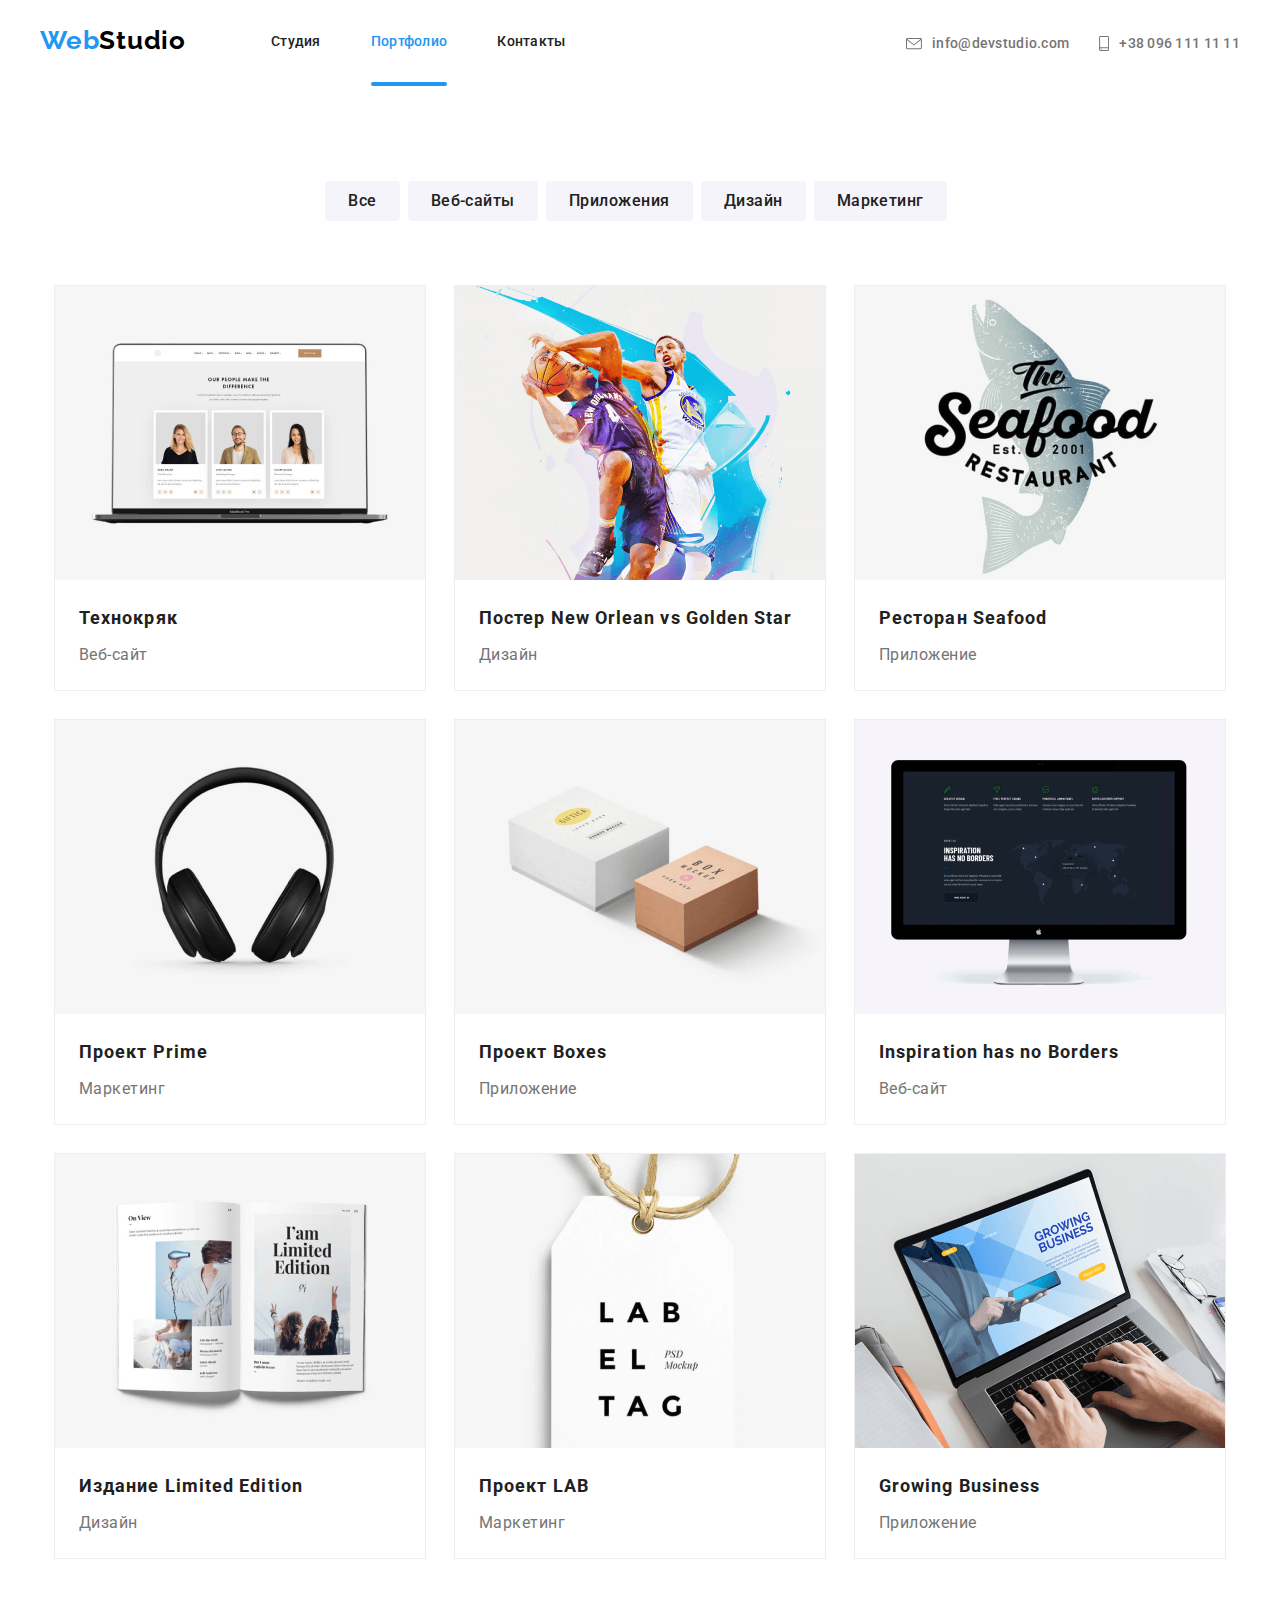
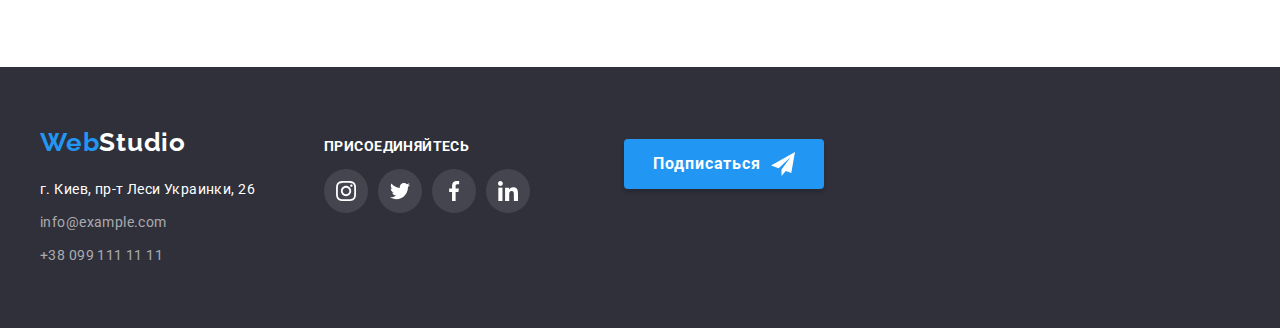
==== portfolio.html @ 7ae26d56 "Добавлена разметка формы подписки на рассылку в футере" ====
<!DOCTYPE html>
<html lang="ru">
<head>
    <meta charset="UTF-8">
    <meta name="viewport" content="width=device-width, initial-scale=1.0">
    <title>Document</title>
    <link href="https://fonts.googleapis.com/css2?family=Raleway:wght@700&family=Roboto:wght@400;500;700;900&display=swap" rel="stylesheet">
    <link rel="stylesheet" href="./css/normalize.css">
    <link rel="stylesheet" href="./css/styles.css">
</head>
<body>
    <header class="header">
        <div class="container">
            <nav class="navigation">
                <a class="logo-link link" href="./index.html"><span class="web">Web</span>Studio</a>
    
                <ul class="menu-list list">
                    <li class="menu-item">
                        <a class="menu-link link" href="./index.html">Студия</a>
                    </li>
                    <li class="menu-item">
                        <a class="menu-link menu-link-portfolio link" href="./portfolio.html">Портфолио</a>
                    </li>
                    <li class="menu-item">
                        <a class="menu-link link" href="">Контакты</a>
                    </li>
                </ul>
            </nav>
            <ul class="contacts-list list">
                <li class="contacts-list-item">
                    <address class="contacts-item">
                        <a class="contacts-link link" href="mailto:info@devstudio.com">
                            <svg class="contacts-link-svg svg-mail">
                                <use href="./images/sprite.svg#icon-e-mail"></use>
                            </svg>
                            info@devstudio.com</a>
                    </address>
                </li>
                <li class="contacts-list-item">
                    <address class="contacts-item">
                        <a class="contacts-link link" href="tel:+380961111111">
                            <svg class="contacts-link-svg svg-tel">
                                <use href="./images/sprite.svg#icon-tel"></use>
                            </svg>
                            +38 096 111 11 11</a>
                    </address>
                </li>
            </ul>
        </div>

    </header>

    <main>
        <div class="filters-div">
        <div class="container">
            <h1 hidden>Примеры работ</h1>
        <!-- Filters -->
        
            <ul class="filters-list list">
                <li>
                    <button class="filter-item-btn">Все</button>
                </li>
                <li>
                    <button class="filter-item-btn">Веб-сайты</button>
                </li>
                <li>
                    <button class="filter-item-btn">Приложения</button>
                </li>
                <li>
                    <button class="filter-item-btn">Дизайн</button>
                </li>
                <li>
                    <button class="filter-item-btn">Маркетинг</button>
                </li>
            </ul>
        </div>
        </div>

        <div class="projects">
        <div class="container">
            <ul class="projects-list list">
                <li class="projects-list-item">
                    <a class=" link" href="">
                    <div class="projects-img-div">
                        <img class="projects-img" src="./images/Projects/1.png" alt="Веб-сайт">               
                        <p class="projects-item-description">Технокряк это современная площадка распространения коронавируса. Компании используют эту платформу для цифрового шпионажа и атак на защищённые сервера конкурентов.</p>
                    </div>
                        <h2 class="projects-item">Технокряк</h2>
                    <p class="project-item-title">Веб-сайт</p>
                    </a>   
                </li>
                <li class="projects-list-item">
                    <a class="link" href="">
                        <img class="projects-img" src="./images/Projects/2.png" alt="Дизайн">
                        <h2 class="projects-item">Постер New Orlean vs Golden Star</h2>
                        <p class="project-item-title">Дизайн</p>
                    </a>
                </li>
                <li class="projects-list-item">
                    <a class="link" href="">
                        <img class="projects-img" src="./images/Projects/3.png" alt="Приложение">
                        <h2 class="projects-item">Ресторан Seafood</h2>
                        <p class="project-item-title">Приложение</p>
                    </a>
                </li>
                <li class="projects-list-item">
                    <a class="link" href="">
                        <img class="projects-img" src="./images/Projects/4.png" alt="Маркетинг">
                        <h2 class="projects-item">Проект Prime</h2>
                        <p class="project-item-title">Маркетинг</p>
                    </a>
                </li>
                <li class="projects-list-item">
                    <a class="link" href="">
                        <img class="projects-img" src="./images/Projects/5.png" alt="Приложение">
                        <h2 class="projects-item">Проект Boxes</h2>
                        <p class="project-item-title">Приложение</p>
                    </a>
                </li>
                <li class="projects-list-item">
                    <a class="link" href="">
                        <img class="projects-img" src="./images/Projects/6.png" alt="Веб-сайт">
                        <h2 class="projects-item">Inspiration has no Borders</h2>
                        <p class="project-item-title">Веб-сайт</p>
                    </a>
                </li>
                <li class="projects-list-item">
                    <a class="link" href="">
                        <img class="projects-img" src="./images/Projects/7.png" alt="Дизайн">
                        <h2 class="projects-item">Издание Limited Edition</h2>
                        <p class="project-item-title">Дизайн</p>
                    </a>
                </li>
                <li class="projects-list-item">
                    <a class="link" href="">
                        <img class="projects-img" src="./images/Projects/8.png" alt="Маркетинг">
                        <h2 class="projects-item">Проект LAB</h2>
                        <p class="project-item-title">Маркетинг</p>
                    </a>
                </li>
                <li class="projects-list-item">
                    <a class="link" href="">
                        <img class="projects-img" src="./images/Projects/9.png" alt="Приложение">
                        <h2 class="projects-item">Growing Business</h2>
                        <p class="project-item-title">Приложение</p>
                    </a>
                </li>
            </ul>
        </div>
        </div>
    </main>

    <footer>
        <div class="container footer-container">
            <div class="address-section">
                <a class="logo-link-footer link" href="./index.html"><span class="web">Web</span>Studio</a>
                <ul class="address-list list">
                    <li class="address-list-item">
                        <address><a class="adress-item link" href="https://goo.gl/maps/cfzTt26jJgseavG87" target="_blank">г. Киев, пр-т Леси Украинки, 26</a></address>
                    </li>
                    <li class="address-list-item">
                        <address><a class="mail-item link" href="mailto:info@example.com">info@example.com</a></address>
                    </li>
                    <li class="address-list-item">
                        <address><a class="tel-item link" href="tel:+380991111111">+38 099 111 11 11</a></address>
                    </li>
                </ul>
            </div>

            <div class="join-in-section">
                <p class="join-in">присоединяйтесь</p>
                <ul class="join-in-list list">
                    <li class="social-links-item">
                        <a class="social-link social-link-one" href="">
                        </a>
                    </li>
                    <li class="social-links-item">
                        <a class="social-link social-link-two" href="">
                        </a>
                    </li>
                    <li class="social-links-item">
                        <a class="social-link social-link-three" href="">
                        </a>
                    </li>
                    <li class="social-links-item">
                        <a class="social-link social-link-four" href="">
                        </a>
                    </li>
                </ul>
            </div>

            <div class="follow-us">
                <button class="follow-us-button"><span class="follow-us-title">Подписаться</span></button>
            </div>

        </div>
    </footer>
</body>
</html>
---- css/styles.css ----
:root {
    --main-font: 'Roboto', sans-serif;
    --secondary-font: 'Raleway', sans-serif;
    --title-dark-theme-color: #ffffff;
    --title-light-theme-color: #212121;
    --accent-color: #2196F3;
    --text-dark-theme-color:  rgba(255, 255, 255, 0.6);
    --text-light-theme-color: #757575;
    --logo-light-theme-color: #000000;
    --logo-dark-theme-color: #ffffff;
    --button-text-accent-color: #ffffff;
    --button-background-accent-color: #2196F3;
    --text-description-color: #ffffff;

}

body {
    background-color: var(--title-dark-theme-color);
    color: var(--text-light-theme-color);
    font-size: 14px;
    font-family: var(--main-font);
}



.container {
    width: 1200px;
    padding-left: 15px;
    padding-right: 15px;
    margin-left: auto;
    margin-right: auto;
}

.header .container {
    display: flex;
    justify-content: space-between;
    align-items: center;
}

.menu-list {
    display: flex;
    padding-left: 0;
    margin-top: 0;
    margin-bottom: 0;
    padding-top: 32px;


}

.menu-item:not(:last-child) {
    margin-right: 50px;
}

.navigation {
    display: flex;
    align-items: center;
}

.contacts-list {
    display: flex;
    padding-left: 0;
    margin-top: 0;
    margin-bottom: 0;
}

.contacts-list-item:not(:last-child) {
    margin-right: 30px;
}

.logo-link {
    margin-right: 85px;
}

.link {
    text-decoration: none;
    display: block;
}
.list {
    list-style: none;
}

.logo-link,
.logo-link-footer {
font-family: var(--secondary-font);
font-style: normal;
font-weight: 700;
font-size: 26px;
line-height: 1.19;
letter-spacing: 0.03em;

}

.logo-link {
    color: var(--logo-light-theme-color);
    display: block;
    padding-bottom: 32px;
    padding-top: 25px;

    animation-name: fadeInLeft;
    animation-duration: 1000ms;
    animation-timing-function: cubic-bezier(0.4, 0, 0.2, 1);
    animation-iteration-count: 1;
    animation-direction: normal;
}

.logo-link-footer {
    color: var(--logo-dark-theme-color);
}

.web {
    color: var(--accent-color);
}

.menu-link,
.contacts-link {
font-weight: 500;
font-size: 14px;
line-height: 1.14;
letter-spacing: 0.02em;
}

.menu-link {
    color: var(--title-light-theme-color);
    font-family: Roboto;
    font-style: normal;
    /* padding-bottom: 32px; */
    transition: color 250ms cubic-bezier(0.4, 0, 0.2, 1);
}

.contacts-link {
    color: var(--text-light-theme-color);
    font-family: Roboto;
    font-style: normal;
    display: flex;
    align-items: center;
    transition: color 250ms cubic-bezier(0.4, 0, 0.2, 1);
}

.menu-link::after {
    content: "";
    display: block;
    width: 100%;
    height: 4px;
    background-color: #ffffff;
    border-radius: 2px;
    margin-top: 32px;
}

.menu-link-studio::after,
.menu-link-portfolio::after {
    background-color: #2196F3;
    content: "";
    display: block;
    width: 100%;
    height: 4px;
    border-radius: 2px;
    margin-top: 32px;
}

.menu-link-studio,
.menu-link-portfolio {
    color: #2196F3;
}

.menu-link:hover,
.menu-link:focus,
.contacts-link:hover,
.contacts-link:focus {
    color: var(--accent-color);
}

.contacts-link {
    fill: var(--text-light-theme-color);
}

.contacts-link-svg {
    display: block;
    margin-right: 10px;
    transition: fill 250ms cubic-bezier(0.4, 0, 0.2, 1);

}

.svg-mail {
    width: 16px;
    height: 12px;
}

.svg-tel {
    width: 10px;
    height: 15px; 
}

.contacts-link:hover .contacts-link-svg,
.contacts-link:focus .contacts-link-svg {
    fill: var(--accent-color);
}

.hero {
    padding-top: 200px;
    padding-bottom: 200px;
    background-image: linear-gradient(
        to bottom, 
        rgba(47, 48, 58, 0.8),
        rgba(47, 48, 58, 0.8)), 
        url(../images/Hero-section/Hero-img.jpg);
        background-size: cover;
        background-position: center;
}

.hero-title {
font-weight: 900;
font-size: 44px;
line-height: 1.36;
text-align: center;
letter-spacing: 0.06em;
text-transform: uppercase;
color: var(--title-dark-theme-color);
}

.hero-title {
    margin-bottom: 30px;
}

.btn {
font-weight: 700;
font-size: 16px;
line-height: 1.88;
display: flex;
align-items: center;
text-align: center;
letter-spacing: 0.06em;
color: var(--title-dark-theme-color);
background-color: var(--accent-color);
}

.hero-btn {
    display: block;
    margin-left: auto;
    margin-right: auto;
    border: 1px solid transparent;
    border-radius: 4px;
    padding-left: 32px;
    padding-right: 32px;
    padding-top: 10px;
    padding-bottom: 10px;
    box-shadow: 0px 4px 4px rgba(0, 0, 0, 0.15);
}

.hero-btn-form {
    box-sizing: border-box;
    width: 528px;
    height: 581px;
    padding-left: 40px;
    padding-top: 40px;
    padding-right: 40px;
    padding-bottom: 40px;
    background: #FFFFFF;
    box-shadow: 0px 1px 3px rgba(0, 0, 0, 0.12), 0px 1px 1px rgba(0, 0, 0, 0.14), 0px 2px 1px rgba(0, 0, 0, 0.2);
    border-radius: 4px;    
}

.hero-form-input {
    display: block;
    width: 100%;
    height: 40px;
    border: 1px solid rgba(33, 33, 33, 0.2);
    box-sizing: border-box;
    border-radius: 4px;
    margin-bottom: 28px;
    padding-left: 16px;
    padding-top: 11px;
    padding-bottom: 11px;
    padding-right: 16px;
}

.hero-form-input::placeholder,
.hero-form-comment::placeholder {
    font-size: 14px;
line-height: 1.14;
letter-spacing: 0.01em;
color: #757575;
}

.hero-form-comment {
    width: 100%;
    height: 120px;
    resize: none;
    border: 1px solid rgba(33, 33, 33, 0.2);
box-sizing: border-box;
border-radius: 4px;
padding-left: 16px;
    padding-top: 12px;
    padding-bottom: 12px;
    padding-right: 16px;
    margin-bottom: 20px;
}

.checkbox-div {
    display: flex;
    justify-content: center;
}

.checkbox-text {
    font-weight: normal;
    font-size: 14px;
    line-height: 1.71;
    letter-spacing: 0.03em;
    color: #757575;
}

.checkbox-agree-link {
text-decoration-line: underline;
color: #2196F3;
}

.checkbox-input-text {
    background-color: #212121;
    border-radius: 2px;
    margin-right: 8px;
}

.checkbox-input-text:focus {
    color: #FFFFFF;
    background-color: #2196F3;
}

.hero-button-form {
    margin-top: 32px;
    width: 200px;
height: 50px;
font-weight: bold;
font-size: 16px;
line-height: 1.87;
display: flex;
align-items: center;
justify-content: center;
letter-spacing: 0.06em;
color: #FFFFFF;
background-color: #188CE8;
box-shadow: 0px 4px 4px rgba(0, 0, 0, 0.15);
border-radius: 4px;
margin-left: auto;
margin-right: auto;
cursor: pointer;
}

.hero-btn-form-p {
font-weight: bold;
font-size: 20px;
line-height: 1.15;
text-align: center;
letter-spacing: 0.03em;
color: #212121;
margin: 0;
margin-bottom: 30px;
}

.features-list {
    display: flex;
    padding-left: 0;
    margin-top: 0;
    margin-bottom: 0;
}

.feature-item:not(:last-child) {
    margin-right: 30px;
}

.feature-item::before {
    content: "";
    display: block;
    width: 70px;
    height: 70px;
    margin-bottom: 30px;
    padding-top: 25px;
    padding-right: 100px;
    padding-bottom: 25px;
    padding-left: 100px;
    background-color: #F5F4FA;
    border-radius: 4px;
    background-repeat: no-repeat;
    background-position: 50% 50%;
}

.feature-item-one::before {
    background-image: url(../images/Osobennosti/osobennosti-img-1.svg);
}
.feature-item-two::before {
    background-image: url(../images/Osobennosti/osobennosti-img-2.svg);
}

.feature-item-three::before {
    background-image: url(../images/Osobennosti/osobennosti-img-3.svg);
}

.feature-item-four::before {
    background-image: url(../images/Osobennosti/osobennosti-img-4.svg);
}

.feature-title {
    margin-top: 0;
    margin-bottom: 10px;
}

.feature-description,
.team-item,
.team-item-description {
    margin-top: 0;
    margin-bottom: 0;
}

.feature .container {
    padding-top: 94px;
    padding-bottom: 94px;
}

.feature-title,
.whatwedo-item,
.join-in {
font-weight: 700;
font-size: 14px;
line-height: 1.14;
letter-spacing: 0.03em;
text-transform: uppercase;
}

.feature-title {
    color: var(--title-light-theme-color);
}

.what-we-do .container {
    padding-bottom: 94px;
}

.whatwedo {
    margin-top: 0;
    margin-bottom: 50px;
}

.whatwedo-list {
    display: flex;
    margin-top: 0;
    margin-bottom: 0;
    padding-left: 0;
}

.whatwedo-list-item:not(:last-child) {
    margin-right: 30px;
}

.whatwedo-list-item {
    position: relative;
}

.whatwedo-item {
    text-align: center;
    justify-content: center;
    color: var(--title-dark-theme-color);
    position: absolute;
    background-color: rgba(47, 48, 58, 0.8);
    margin: 0;
    padding-top: 27px;
    padding-bottom: 27px;
    max-width: 100%;
    left: 50%;
    bottom: 0;
    transform: translateX(-50%);
    width: 100%;
    }

.whatwedo-list-item-img {
    display: block;
    max-width: 100%;
}

.join-in {
    color: var(--title-dark-theme-color);
}

.our-team-section .container {
    padding-top: 94px;
    padding-bottom: 94px;
}

.our-team-img {
    margin-bottom: 30px;
}

.our-team {
    margin-top: 0;
    margin-bottom: 50px;
}

.our-team-list {
    display: flex;
    margin-top: 0;
    margin-bottom: 0;
    padding-left: 0;
}

.our-team-list-item:not(:last-child) {
    margin-right: 30px;
}

.our-team-list-item {
    background-color: #FFFFFF;
    box-shadow: 0px 2px 1px rgba(0, 0, 0, 0.2), 0px 1px 1px rgba(0, 0, 0, 0.14), 0px 1px 3px rgba(0, 0, 0, 0.12);
    border-radius: 0px 0px 4px 4px;
    padding-bottom: 24px;
}

.our-team-social-links {
    display: flex;
    padding-left: 32px;
    padding-right: 32px;

}

.social-link {
    display: flex;
    width: 44px;
    height: 44px;
    border-radius: 50%;
    justify-content: center;
    align-items: center;

}

.our-team-section {
    background-color: #F5F4FA;
}


.title {
    font-weight: 700;
    font-size: 36px;
    line-height: 1.16;
    text-align: center;
    letter-spacing: 0.03em;
    color: var(--title-light-theme-color);
}

.team-item,
.team-item-description {
    font-size: 16px;
    line-height: 1.19;
    text-align: center;
    letter-spacing: 0.03em;
}

.team-item {
    font-weight: 500;
    color: var(--title-light-theme-color);
}

.team-item {
    margin-bottom: 10px;
}

.team-item-description {
    margin-bottom: 16px;
}

.team-item-description {
    font-weight: normal;
    color: var(--text-light-theme-color);
}

.clients-section .container {
    padding-top: 94px;
    padding-bottom: 94px;
}

.clients {
    margin-top: 0;
    margin-bottom: 50px;
}

.clients-list {
    margin-top: 0;
    margin-bottom: 0;
    padding-left: 0;
    display: flex;
}

.clients-list-item {
    margin-right: 30px;
}

.clients-list-link {
    display: flex;
    width: 170px;
    height: 90px;
    justify-content: center;
    align-items: center;
    border: 1px solid #AFB1B8;
    border-radius: 4px;
    fill: #AFB1B8;
    transition: border-color 250ms cubic-bezier(0.4, 0, 0.2, 1);
}

.clients-list-link-svg-one{
    width: 45px;
    height: 50px;
}

.clients-list-link-svg-two {
    width: 40px;
    height: 52px;
}

.clients-list-link-svg-three {
    width: 41px;
    height: 43px;
}

.clients-list-link-svg-four {
    width: 80px;
    height: 43px;
   
}

.clients-list-link-svg-five {
    width: 59px;
    height: 47px;
}

.clients-list-link-svg-six {
    width: 89px;
    height: 46px;
}

.clients-list-link:hover,
.clients-list-link:focus {
    border: 1px solid #2196F3;
}

.clients-list-link-svg {
    transition: fill 250ms cubic-bezier(0.4, 0, 0.2, 1);
}

.clients-list-link:hover .clients-list-link-svg,
.clients-list-link:focus .clients-list-link-svg {
    fill: var(--accent-color);
}

.social-link-one {
    background-image: url(../images/social-links/instagram.svg);
    background-repeat: no-repeat;
    background-position: center;
    width: 44px;
    height: 44px;
    background-color: rgba(255, 255, 255, 0.1);
}

.social-link-two {
    background-image: url(../images/social-links/twitter.svg);
    background-repeat: no-repeat;
    background-position: center;
    width: 44px;
    height: 44px;
    background-color: rgba(255, 255, 255, 0.1);
}

.social-link-three {
    background-image: url(../images/social-links/facebook.svg);
    background-repeat: no-repeat;
    background-position: center;
    width: 44px;
    height: 44px;
    background-color: rgba(255, 255, 255, 0.1);
}

.social-link-four {
    background-image: url(../images/social-links/linkedin.svg);
    background-repeat: no-repeat;
    background-position: center;
    width: 44px;
    height: 44px;
    background-color: rgba(255, 255, 255, 0.1);
}

.social-link {
    transition: background-color 250ms cubic-bezier(0.4, 0, 0.2, 1);
}

.social-link:hover,
.social-link:focus {
    background-color: var(--accent-color);
}

.social-links-svg {
    display: flex;
    width: 44px;
    height: 44px;
    border-radius: 50%;
    justify-content: center;
    align-items: center;
    fill: #AFB1B8;
    transition: background-color 250ms cubic-bezier(0.4, 0, 0.2, 1);
}

.social-link-svg {
    width: 20px;
    height: 20px;
    transition: fill 250ms cubic-bezier(0.4, 0, 0.2, 1);
}

.social-links-svg:hover,
.social-links-svg:focus {
    background-color: var(--accent-color);
    fill: #FFFFFF;
}

footer {
    background-color: #2F303A;
}

.address-section {
    padding-top: 60px;
    margin-right: 69px;
}

.address-list {
    margin-top: 0;
    margin-bottom: 0;
    padding-left: 0;
}

.logo-link-footer {
    margin-bottom: 20px;
}

.footer-container {
    display: flex;
    padding-bottom: 60px;
}

.join-in-list {
    margin-top: 0;
    margin-bottom: 0;
    padding-left: 0;
    display: flex;
}

.join-in-section {
    margin-right: 94px;
    padding-top: 72px;
}

.join-in {
    margin-top: 0;
}

.address-list-item:not(:last-child) {
    margin-bottom: 9px;
}

.social-links-item:not(:last-child) {
    margin-right: 10px;
}

.social-link {
    display: flex;
    width: 44px;
    height: 44px;
    justify-content: center;
    align-items: center;
}

.adress-item,
.mail-item,
.tel-item,
.feature-description {
    font-weight: normal;
    font-size: 14px;
    line-height: 1.71;
    letter-spacing: 0.03em;
}

.adress-item,
.mail-item,
.tel-item {
    font-family: Roboto;
font-style: normal;
}

.feature-description {
    color: var(--text-light-theme-color);
}

.adress-item {
    color: var(--title-dark-theme-color);
}

.mail-item,
.tel-item {
    color: var(--text-dark-theme-color);
}

.email-input {
    margin-top: 20px;
    display: flex;
}

.email-input-form {
    /* display: block; */
    width: 358px;
    height: 50px;
    padding-left: 16px;
    padding-top: 15px;
    padding-bottom: 15px;
    border: 1px solid rgba(255, 255, 255, 0.3);
    box-sizing: border-box;
    filter: drop-shadow(0px 4px 4px rgba(0, 0, 0, 0.15));
    border-radius: 4px;
    background-color: #2F303A;
    margin-right: 12px;
}

.email-input-form:focus {
    outline: none;
}

.email-input-form:focus:required:valid:not(:placeholder-shown) {
    border: 1px solid  rgba(255, 255, 255, 0.3);
  }

.email-input-form:focus:required:invalid:not(:placeholder-shown) {
    border: 1px solid  rgba(255, 255, 255, 0.3);
}

.email-input-form:focus:required:invalid {
    border: 1px solid rgba(255, 255, 255, 0.3);
}


.email-input-form::placeholder {
    font-size: 16px;
    line-height: 1.25;

display: flex;
align-items: center;
letter-spacing: 0.03em;

color: rgba(255, 255, 255, 0.6);
}

.follow-us-button {
font-family: Roboto;
font-style: normal;
font-weight: bold;
font-size: 16px;
line-height: 1.87;

display: flex;
align-items: center;
text-align: center;
letter-spacing: 0.06em;

/* position: absolute; */
width: 200px;
height: 50px;

color: #FFFFFF;
background-color: var(--accent-color);
box-shadow: 0px 4px 4px rgba(0, 0, 0, 0.15);
border: 1px solid transparent;
border-radius: 4px;
justify-content: center;
}

@keyframes fadeInLeft {
    from {
      opacity: 0;
      -webkit-transform: translate3d(-100%, 0, 0);
      transform: translate3d(-100%, 0, 0);
    }
  
    to {
      opacity: 1;
      -webkit-transform: translate3d(0, 0, 0);
      transform: translate3d(0, 0, 0);
    }
  }

.follow-us {
    margin-top: 72px;
}

.follow-us-button::after {
    content: "";
    display: block;
    width: 24px;
    height: 24px;
    background-image: url(../images/social-links/telegram.svg)
}

.follow-us-title {
    margin-right: 10px;
}

.filters-div {
    padding-top: 93px;
    padding-bottom: 50px;
}

.filters-list {
    margin-top: 0;
    margin-bottom: 0;
    padding-left: 0;
    display: flex;
    justify-content: center;
}

.filter-item-btn {
    margin-right: 8px;

font-weight: 500;
font-size: 16px;
line-height: 1.62;
text-align: center;
letter-spacing: 0.03em;
color: var(--title-light-theme-color);
background-color: #F5F4FA;
border: 1px solid transparent;
border-radius: 4px;
padding-left: 22px;
padding-right: 22px;
padding-top: 6px;
padding-bottom: 6px;
cursor: pointer;
transition: color 250ms cubic-bezier(0.4, 0, 0.2, 1), background-color 250ms cubic-bezier(0.4, 0, 0.2, 1), box-shadow 250ms cubic-bezier(0.4, 0, 0.2, 1);
}

.filter-item-btn:hover,
.filter-item-btn:focus {
    color: var(--button-text-accent-color);
    background-color: var(--button-background-accent-color);
    box-shadow: 0px 2px 2px rgba(0, 0, 0, 0.12), 0px 1px 2px rgba(0, 0, 0, 0.08), 0px 3px 1px rgba(0, 0, 0, 0.1);
}

.projects-list {
    margin-top: 0;
    margin-bottom: 0;
    padding-inline-start: 0;
    display: flex;
    flex-wrap: wrap;
}

.projects-list-item {
    width: 370px;
    height: 404px;
    margin: 14px;
    border: 1px solid #EEEEEE;
    transition: box-shadow 250ms cubic-bezier(0.4, 0, 0.2, 1);
}

.projects-list-item:hover,
.projects-list-item:focus {
    box-shadow: 1px 4px 6px rgba(0, 0, 0, 0.16), 0px 4px 4px rgba(0, 0, 0, 0.06), 0px 1px 1px rgba(0, 0, 0, 0.12);
}

.projects-list-item:hover .projects-item-description,
.projects-list-item:focus .projects-item-description {
    transform: translateY(0);
}

.projects-item,
.project-item-title {
    padding-left: 24px;
}

.projects-item {
    font-weight: 700;
    font-size: 18px;
    line-height: 2;
    letter-spacing: 0.06em;
    color: var(--title-light-theme-color);
    margin-bottom: 4px;
    margin-top: 20px;
}

.project-item-title {
font-weight: normal;
font-size: 16px;
line-height: 1.87;
letter-spacing: 0.03em;
color: var(--text-light-theme-color);
margin-top: 0;
margin-bottom: 0;
padding-bottom: 20px;
}

.projects-img-div {
    position: relative;
    overflow: hidden;
}

.projects-img {
    display: block;
    width: 370px;
    height: 294px;
}

.projects-item-description {
font-weight: normal;
font-size: 18px;
line-height: 1.56;
color: var(--text-description-color);
background: rgba(33, 150, 243, 0.9);
margin: 0;
box-sizing: border-box;
padding-left: 24px;
padding-right: 24px;
height: 100%;
width: 100%;
position: absolute;
left: 0;
top: 0;
display: flex;
align-items: center;
transform: translateY(100%);
transition: transform 250ms cubic-bezier(0.4, 0, 0.2, 1);
}

.projects .container {
    margin-bottom: 94px;
}
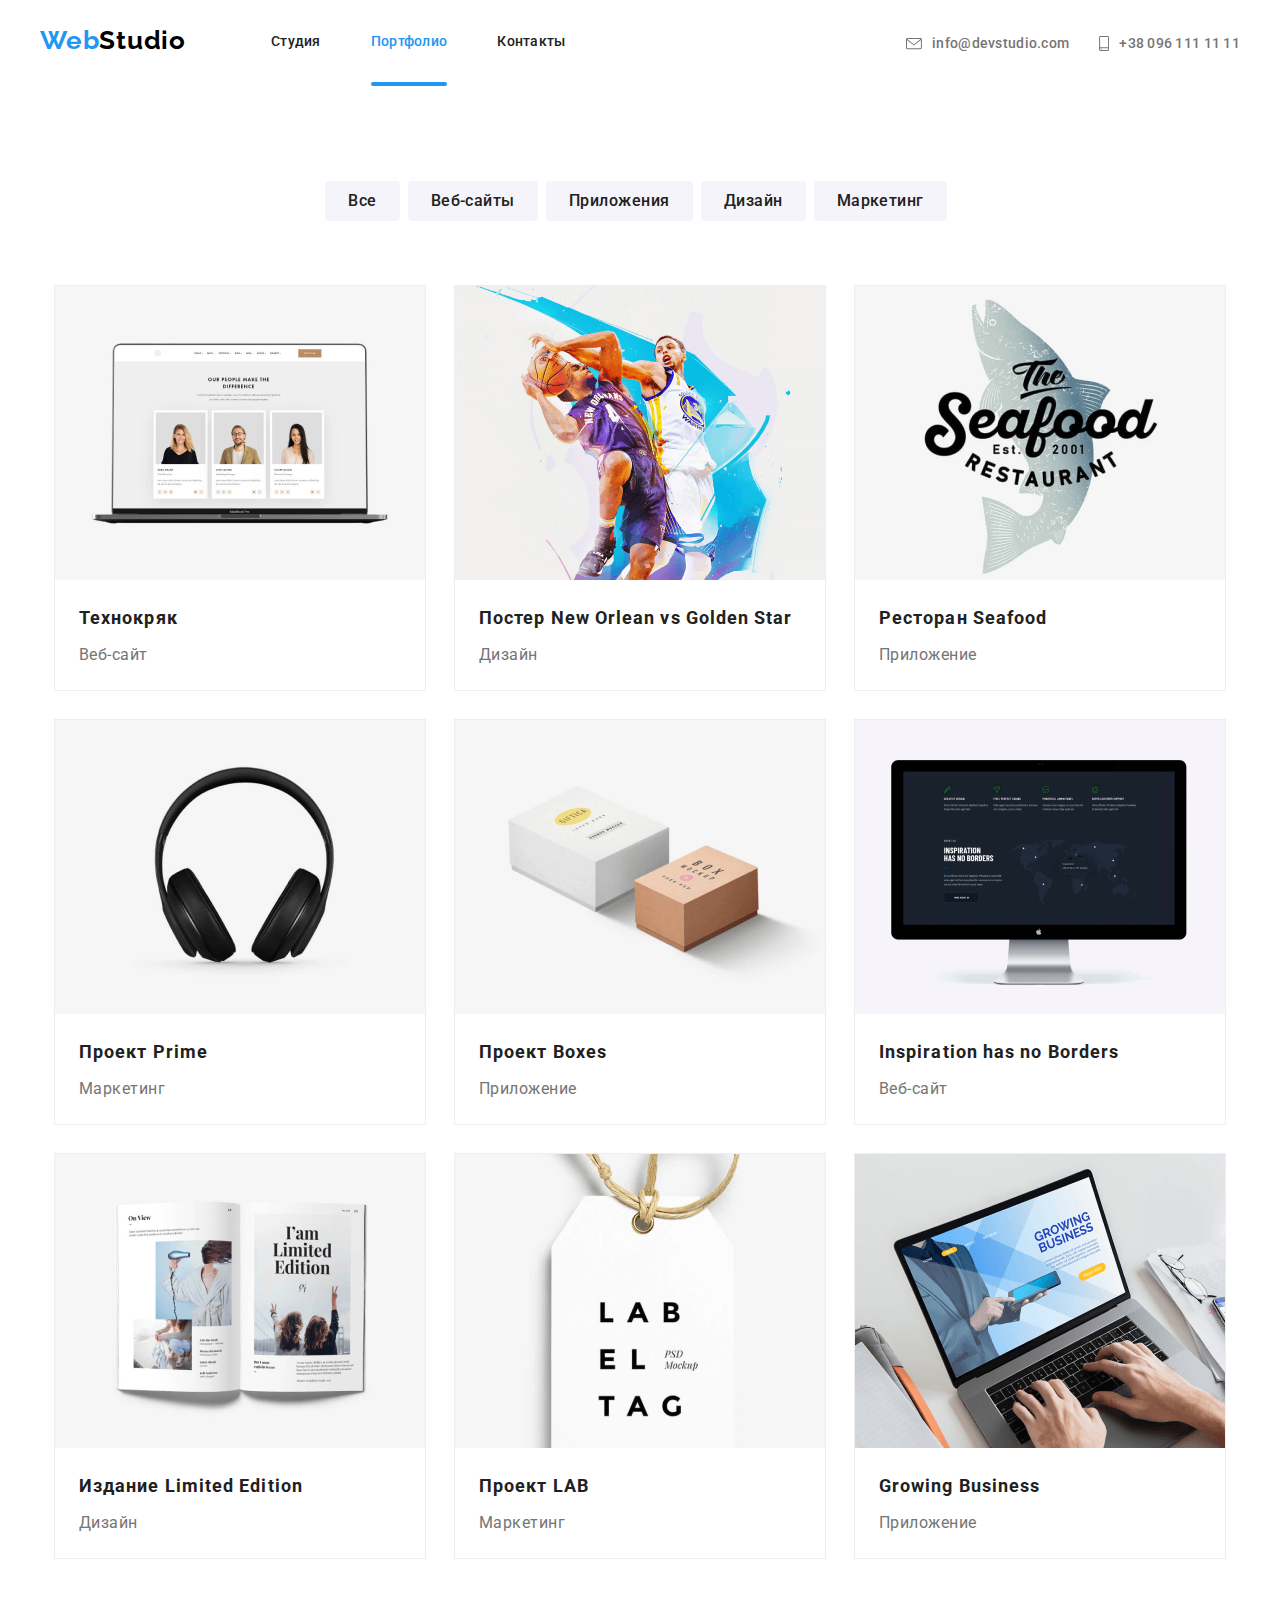
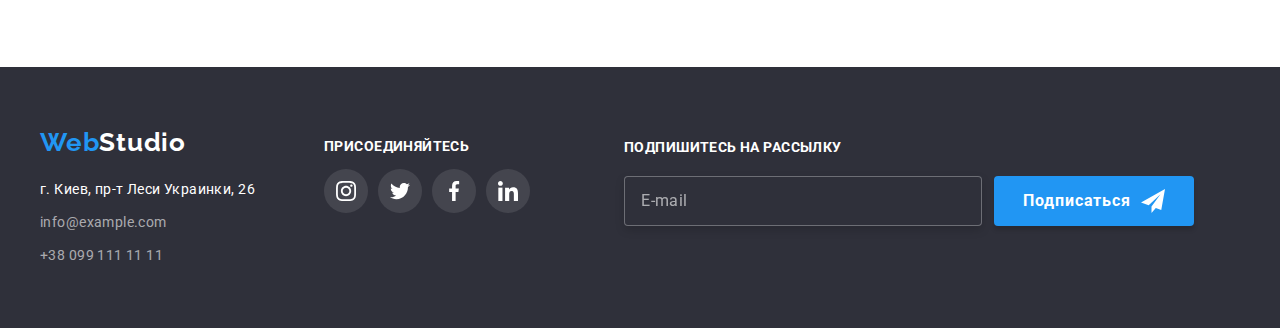
==== commit c0372548: "Исправлены ошибки" ====
--- a/portfolio.html
+++ b/portfolio.html
@@ -86,61 +86,85 @@
                         <p class="projects-item-description">Технокряк это современная площадка распространения коронавируса. Компании используют эту платформу для цифрового шпионажа и атак на защищённые сервера конкурентов.</p>
                     </div>
                         <h2 class="projects-item">Технокряк</h2>
-                    <p class="project-item-title">Веб-сайт</p>
+                        <p class="project-item-title">Веб-сайт</p>
                     </a>   
                 </li>
                 <li class="projects-list-item">
                     <a class="link" href="">
+                    <div class="projects-img-div">
                         <img class="projects-img" src="./images/Projects/2.png" alt="Дизайн">
+                        <p class="projects-item-description">Технокряк это современная площадка распространения коронавируса. Компании используют эту платформу для цифрового шпионажа и атак на защищённые сервера конкурентов.</p>
+                    </div>
                         <h2 class="projects-item">Постер New Orlean vs Golden Star</h2>
                         <p class="project-item-title">Дизайн</p>
                     </a>
                 </li>
                 <li class="projects-list-item">
                     <a class="link" href="">
+                    <div class="projects-img-div">
                         <img class="projects-img" src="./images/Projects/3.png" alt="Приложение">
+                        <p class="projects-item-description">Технокряк это современная площадка распространения коронавируса. Компании используют эту платформу для цифрового шпионажа и атак на защищённые сервера конкурентов.</p>
+                    </div>
                         <h2 class="projects-item">Ресторан Seafood</h2>
                         <p class="project-item-title">Приложение</p>
                     </a>
                 </li>
                 <li class="projects-list-item">
                     <a class="link" href="">
+                    <div class="projects-img-div">    
                         <img class="projects-img" src="./images/Projects/4.png" alt="Маркетинг">
+                        <p class="projects-item-description">Технокряк это современная площадка распространения коронавируса. Компании используют эту платформу для цифрового шпионажа и атак на защищённые сервера конкурентов.</p>
+                    </div>    
                         <h2 class="projects-item">Проект Prime</h2>
                         <p class="project-item-title">Маркетинг</p>
                     </a>
                 </li>
                 <li class="projects-list-item">
                     <a class="link" href="">
+                    <div class="projects-img-div">    
                         <img class="projects-img" src="./images/Projects/5.png" alt="Приложение">
+                        <p class="projects-item-description">Технокряк это современная площадка распространения коронавируса. Компании используют эту платформу для цифрового шпионажа и атак на защищённые сервера конкурентов.</p>
+                    </div>    
                         <h2 class="projects-item">Проект Boxes</h2>
                         <p class="project-item-title">Приложение</p>
                     </a>
                 </li>
                 <li class="projects-list-item">
                     <a class="link" href="">
+                    <div class="projects-img-div">    
                         <img class="projects-img" src="./images/Projects/6.png" alt="Веб-сайт">
+                        <p class="projects-item-description">Технокряк это современная площадка распространения коронавируса. Компании используют эту платформу для цифрового шпионажа и атак на защищённые сервера конкурентов.</p>
+                    </div>   
                         <h2 class="projects-item">Inspiration has no Borders</h2>
                         <p class="project-item-title">Веб-сайт</p>
                     </a>
                 </li>
                 <li class="projects-list-item">
                     <a class="link" href="">
+                    <div class="projects-img-div">    
                         <img class="projects-img" src="./images/Projects/7.png" alt="Дизайн">
+                        <p class="projects-item-description">Технокряк это современная площадка распространения коронавируса. Компании используют эту платформу для цифрового шпионажа и атак на защищённые сервера конкурентов.</p>
+                    </div>   
                         <h2 class="projects-item">Издание Limited Edition</h2>
                         <p class="project-item-title">Дизайн</p>
                     </a>
                 </li>
                 <li class="projects-list-item">
                     <a class="link" href="">
+                    <div class="projects-img-div">    
                         <img class="projects-img" src="./images/Projects/8.png" alt="Маркетинг">
+                        <p class="projects-item-description">Технокряк это современная площадка распространения коронавируса. Компании используют эту платформу для цифрового шпионажа и атак на защищённые сервера конкурентов.</p>
+                    </div>    
                         <h2 class="projects-item">Проект LAB</h2>
                         <p class="project-item-title">Маркетинг</p>
                     </a>
                 </li>
                 <li class="projects-list-item">
                     <a class="link" href="">
+                    <div class="projects-img-div">    
                         <img class="projects-img" src="./images/Projects/9.png" alt="Приложение">
+                        <p class="projects-item-description">Технокряк это современная площадка распространения коронавируса. Компании используют эту платформу для цифрового шпионажа и атак на защищённые сервера конкурентов.</p>
+                    </div>    
                         <h2 class="projects-item">Growing Business</h2>
                         <p class="project-item-title">Приложение</p>
                     </a>
@@ -190,9 +214,12 @@
             </div>
 
             <div class="follow-us">
-                <button class="follow-us-button"><span class="follow-us-title">Подписаться</span></button>
+                <b class="join-in">подпишитесь на рассылку</b>
+                <form class="email-input">
+                    <input type="email" class="email-input-form" name="user-email" placeholder="E-mail">
+                    <button class="follow-us-button" type="submit"><span class="follow-us-title">Подписаться</span></button>
+                </form>
             </div>
-
         </div>
     </footer>
 </body>
--- a/css/styles.css
+++ b/css/styles.css
@@ -233,6 +233,10 @@
 background-color: var(--accent-color);
 }
 
+.hero-btn:focus {
+    outline: none;
+}
+
 .hero-btn {
     display: block;
     margin-left: auto;
@@ -246,6 +250,23 @@
     box-shadow: 0px 4px 4px rgba(0, 0, 0, 0.15);
 }
 
+.backdrop.is-hidden {
+    visibility: hidden;
+    opacity: 0;
+    pointer-events: none;
+}
+
+.backdrop {
+    position: fixed;
+    top: 0;
+    left: 0;
+    width: 100%;
+    height: 100%;
+    background-color: rgba(0, 0, 0, 0.2);
+    transition: opacity 250ms cubic-bezier(0.4, 0, 0.2, 1), visibility 250ms cubic-bezier(0.4, 0, 0.2, 1);
+    z-index: 100;
+}
+
 .hero-btn-form {
     box-sizing: border-box;
     width: 528px;
@@ -256,24 +277,116 @@
     padding-bottom: 40px;
     background: #FFFFFF;
     box-shadow: 0px 1px 3px rgba(0, 0, 0, 0.12), 0px 1px 1px rgba(0, 0, 0, 0.14), 0px 2px 1px rgba(0, 0, 0, 0.2);
-    border-radius: 4px;    
+    border-radius: 4px;
+    margin-left: auto;
+    margin-right: auto;    
+    position: relative;
+    top: 12%;
+}
+
+.close-form-svg {
+    fill: #000000;
+    transition: fill 250ms cubic-bezier(0.4, 0, 0.2, 1);
+
+}
+
+.close-form-button:hover .close-form-svg {
+    fill: var(--accent-color);
+}
+
+.close-form-button:hover {
+    cursor: pointer;
+    outline: none;
+}
+
+.close-form-button {
+    display: flex;
+    width: 30px;
+    height: 30px;
+    border: 1px solid #AFB1B8;
+    border-radius: 50%;
+    justify-content: center;
+    align-items: center;
+    background-color: var(--title-dark-theme-color);
+    position: absolute;
+    top: 7px;
+    right: 8px;
+    background-size: contain;
+}
+
+.hero-form-field {
+    margin-bottom: 28px;
+    position: relative;
+}
+
+.hero-form-label {
+    position: absolute;
+    left: 42px;
+    top: 12px;
+    font-family: Roboto;
+    font-style: normal;
+    font-weight: normal;
+    font-size: 14px;
+    line-height: 1.14;
+    letter-spacing: 0.01em;
+    transition: transform 250ms cubic-bezier(0.4, 0, 0.2, 1);
+    color: #757575;    
+}
+
+.hero-form-label-svg {
+    width: 18px;
+    height: 18px;
+    position: absolute;
+    top: 11px;
+    left: 17px;
+    transition: fill 250ms cubic-bezier(0.4, 0, 0.2, 1);
+}
+
+.hero-form-input:focus ~ .hero-form-label-svg {
+    fill: var(--accent-color);
+}
+
+.hero-form-input:not(:placeholder-shown) ~ .hero-form-label-svg {
+    fill: var(--accent-color);
 }
 
 .hero-form-input {
     display: block;
     width: 100%;
     height: 40px;
+    border: none;
     border: 1px solid rgba(33, 33, 33, 0.2);
     box-sizing: border-box;
     border-radius: 4px;
-    margin-bottom: 28px;
-    padding-left: 16px;
+    padding-left: 42px;
     padding-top: 11px;
     padding-bottom: 11px;
-    padding-right: 16px;
-}
-
-.hero-form-input::placeholder,
+    padding-right: 42px;
+    transition: border-color 250ms cubic-bezier(0.4, 0, 0.2, 1);
+    outline: none;
+}
+
+.hero-form-input:focus + .hero-form-label,
+.hero-form-input:not(:placeholder-shown) + .hero-form-label {
+    transform: translate(-30px, -30px);
+    color: var(--accent-color);
+    font-family: Roboto;
+    font-style: normal;
+    font-weight: normal;
+    font-size: 12px;
+    line-height: 1.16;
+}
+
+.hero-form-input:hover {
+    cursor: pointer;
+}
+
+.hero-form-input:focus,
+.hero-form-comment:focus,
+.hero-form-input:not(:placeholder-shown) {
+    border-color: var(--accent-color);
+}
+
 .hero-form-comment::placeholder {
     font-size: 14px;
 line-height: 1.14;
@@ -293,6 +406,8 @@
     padding-bottom: 12px;
     padding-right: 16px;
     margin-bottom: 20px;
+    transition: border-color 250ms cubic-bezier(0.4, 0, 0.2, 1);
+    outline: none;
 }
 
 .checkbox-div {
@@ -306,7 +421,29 @@
     line-height: 1.71;
     letter-spacing: 0.03em;
     color: #757575;
-}
+    display: flex;
+    align-items: center;
+}
+
+.checkbox-text::before {
+    content: "";
+    display: inline-block;
+    width: 16px;
+    height: 15px;
+    background-image: url(..//images/icon-check.svg);
+    margin-right: 7px;
+    border: 2px solid #212121;
+    border-radius: 2px;
+}
+
+.checkbox-input-text:checked + .checkbox-text::before {
+    background-color: var(--accent-color);
+    border-color: var(--accent-color);
+    background-origin: border-box;
+    background-size: contain;
+}
+
+
 
 .checkbox-agree-link {
 text-decoration-line: underline;
@@ -317,11 +454,10 @@
     background-color: #212121;
     border-radius: 2px;
     margin-right: 8px;
-}
-
-.checkbox-input-text:focus {
-    color: #FFFFFF;
-    background-color: #2196F3;
+    -webkit-appearance: none;
+    -moz-appearance: none;
+    appearance: none;
+    position: absolute;
 }
 
 .hero-button-form {
@@ -342,6 +478,11 @@
 margin-left: auto;
 margin-right: auto;
 cursor: pointer;
+border-color: transparent;
+}
+
+.hero-button-form:focus {
+    outline: none;
 }
 
 .hero-btn-form-p {
@@ -810,32 +951,20 @@
     padding-left: 16px;
     padding-top: 15px;
     padding-bottom: 15px;
+    border: none;
     border: 1px solid rgba(255, 255, 255, 0.3);
     box-sizing: border-box;
     filter: drop-shadow(0px 4px 4px rgba(0, 0, 0, 0.15));
     border-radius: 4px;
     background-color: #2F303A;
     margin-right: 12px;
-}
-
-.email-input-form:focus {
-    outline: none;
-}
-
-.email-input-form:focus:required:valid:not(:placeholder-shown) {
-    border: 1px solid  rgba(255, 255, 255, 0.3);
-  }
-
-.email-input-form:focus:required:invalid:not(:placeholder-shown) {
-    border: 1px solid  rgba(255, 255, 255, 0.3);
-}
-
-.email-input-form:focus:required:invalid {
-    border: 1px solid rgba(255, 255, 255, 0.3);
-}
-
+    color: var(--title-dark-theme-color);
+}
 
 .email-input-form::placeholder {
+    font-family: Roboto;
+    font-style: normal;
+    font-weight: normal;
     font-size: 16px;
     line-height: 1.25;
 
@@ -857,8 +986,6 @@
 align-items: center;
 text-align: center;
 letter-spacing: 0.06em;
-
-/* position: absolute; */
 width: 200px;
 height: 50px;
 
